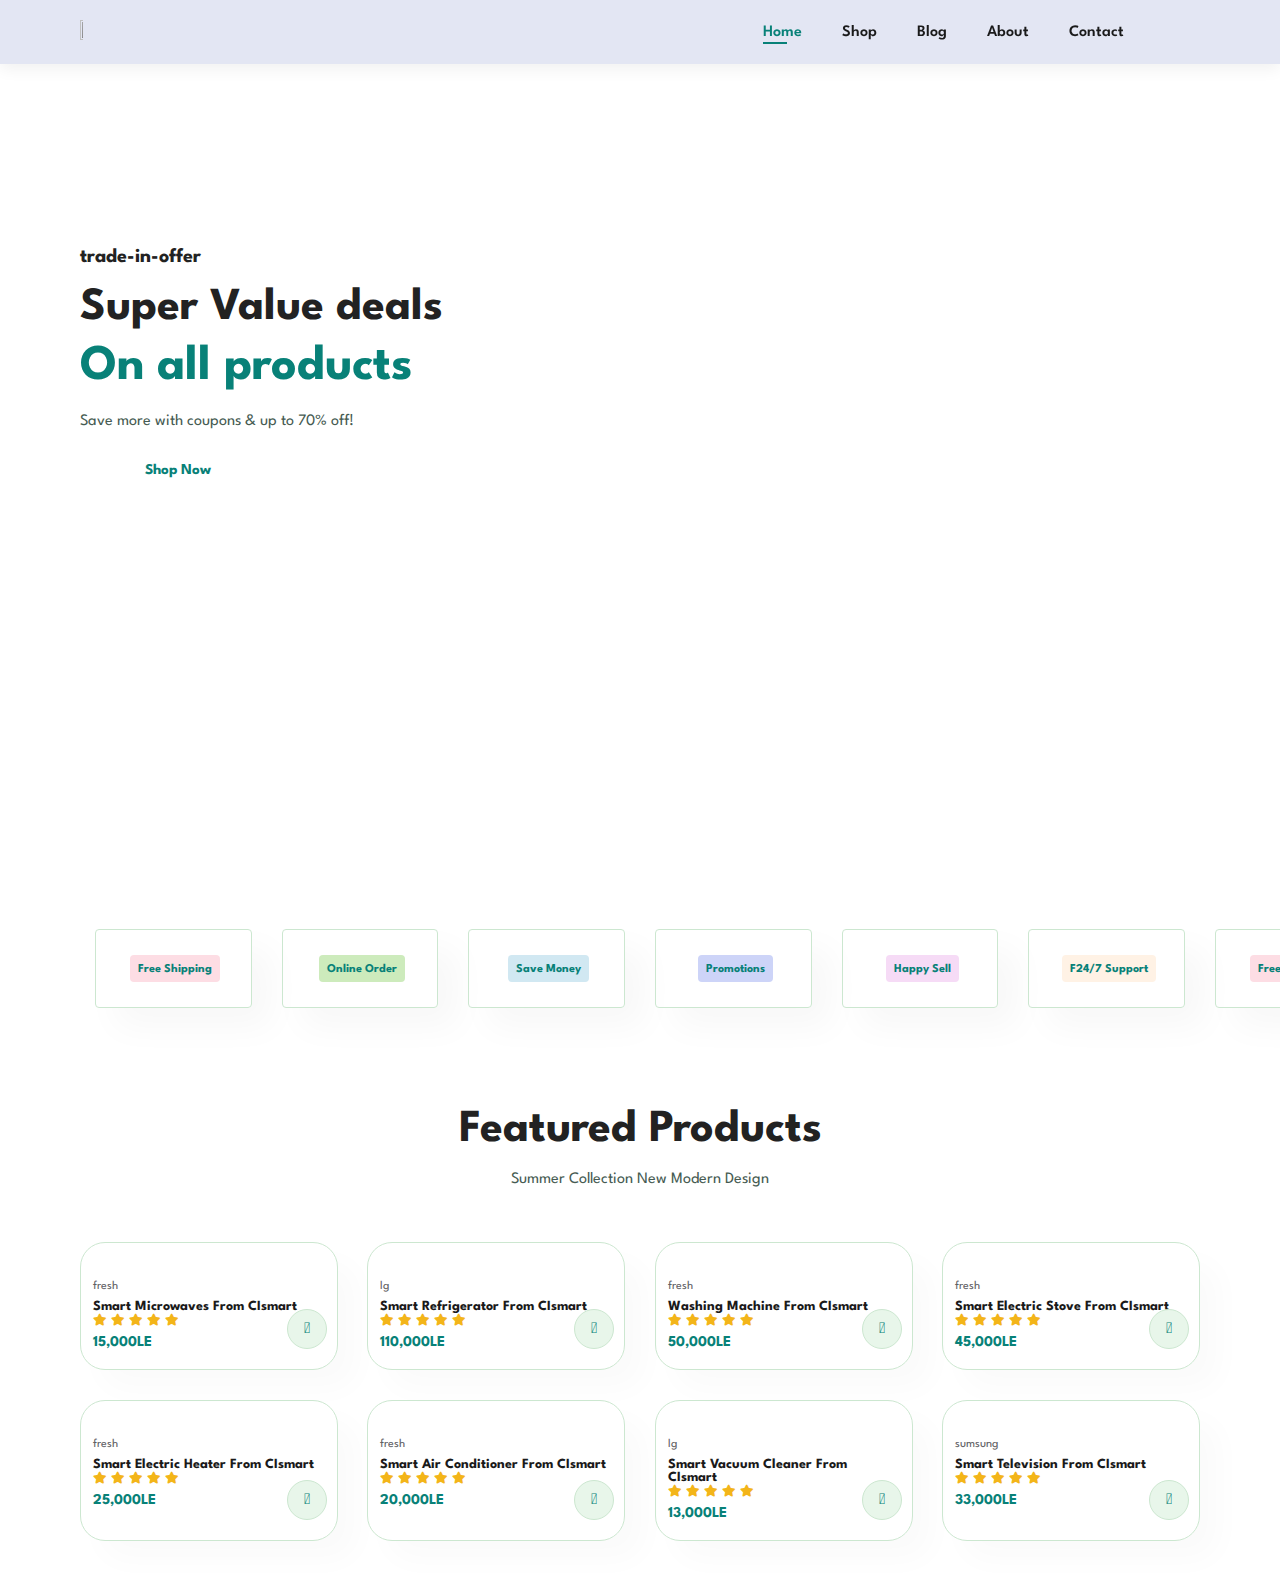
==== index.html @ e495a911 "Add files via upload" ====
<!doctype html>
<html lang="en">
<head>
    <meta charset="UTF-8">
    <meta name="viewport"
          content="width=device-width, user-scalable=no, initial-scale=1.0, maximum-scale=1.0, minimum-scale=1.0">
    <meta http-equiv="X-UA-Compatible" content="ie=edge">
    <title>CIsmart</title>
    <link rel="stylesheet"href="https://pro.fontawesome.com/releases/v5.10.0/css/all.css"/>

    <link rel="stylesheet" href="style.css">
</head>
<body>

    <section id="header">
        <a href="#"><img src="img/logo.png" class="logo" alt="" style="width: 15%;height:15%;"></a>
        <div>
            <ul id="navbar">
                <li><a class="active" href="index.html">Home</a></li>
                <li><a href="shop.html">Shop</a></li>
                <li><a href="blog.html">Blog</a></li>
                <li><a href="about.html">About</a></li>
                <li><a href="contact.html">Contact</a></li>
                <li><a href="cart.html"><i class="far fa-shopping-bag"></i></a></li>
            </ul>
        </div>
    </section>

    <section id="hero">
        <div class="content-header-wrapper">
        <h4>trade-in-offer</h4>
        <h2>Super Value deals</h2>
        <h1>On all products</h1>
        <p>Save more with coupons & up to 70% off!</p>
        <button>Shop Now</button>
    </div>
    </section>

    <section id="feature" class="section-p1">
        <div class="slider">
            <div class="slider-track">
                <!-- Original set of items -->
                <div class="fe-box f1">
                    <img src="img/f1.png" alt="">
                    <h6>Free Shipping</h6>
                </div>
                <div class="fe-box f2">
                    <img src="img/f2.png" alt="">
                    <h6>Online Order</h6>
                </div>
                <div class="fe-box f3">
                    <img src="img/f3.png" alt="">
                    <h6>Save Money</h6>
                </div>
                <div class="fe-box f4">
                    <img src="img/f4.png" alt="">
                    <h6>Promotions</h6>
                </div>
                <div class="fe-box f5">
                    <img src="img/f5.png" alt="">
                    <h6>Happy Sell</h6>
                </div>
                <div class="fe-box f6">
                    <img src="img/f6.png" alt="">
                    <h6>F24/7 Support</h6>
                </div>
                <!-- Duplicate set of items -->
                <div class="fe-box f1">
                    <img src="img/f1.png" alt="">
                    <h6>Free Shipping</h6>
                </div>
                <div class="fe-box f2">
                    <img src="img/f2.png" alt="">
                    <h6>Online Order</h6>
                </div>
                <div class="fe-box f3">
                    <img src="img/f3.png" alt="">
                    <h6>Save Money</h6>
                </div>
                <div class="fe-box f4">
                    <img src="img/f4.png" alt="">
                    <h6>Promotions</h6>
                </div>
                <div class="fe-box f5">
                    <img src="img/f5.png" alt="">
                    <h6>Happy Sell</h6>
                </div>
                <div class="fe-box f6">
                    <img src="img/f6.png" alt="">
                    <h6>F24/7 Support</h6>
                </div>
            </div>
        </div>
    </section>
    
    <section id="product1" class="section-p1">

        <h2>Featured Products</h2>
        <p>Summer Collection New Modern Design</p>
        <div class="pro-container">
            <div class="pro">
                <img src="img/p12.jpg" alt="">
                <div class="des">
                    <span>fresh</span>
                    <h5>Smart Microwaves From CIsmart</h5>
                    <div class="star">
                        <i class="fas fa-star"></i>
                        <i class="fas fa-star"></i>
                        <i class="fas fa-star"></i>
                        <i class="fas fa-star"></i>
                        <i class="fas fa-star"></i>
                    </div>
                    <h4>15,000LE</h4>
                </div>
                <a href="#"><i class="fal fa-shopping-cart cart"></i></a>
            </div>
            <div class="pro">
                <img src="img/p5.jpg" alt="">
                <div class="des">
                    <span>lg</span>
                    <h5>Smart Refrigerator From CIsmart</h5>
                    <div class="star">
                        <i class="fas fa-star"></i>
                        <i class="fas fa-star"></i>
                        <i class="fas fa-star"></i>
                        <i class="fas fa-star"></i>
                        <i class="fas fa-star"></i>
                    </div>
                    <h4>110,000LE</h4>
                </div>
                <a href="#"><i class="fal fa-shopping-cart cart"></i></a>
            </div>
            <div class="pro">
                <img src="img/p6.jpg" alt="">
                <div class="des">
                    <span>fresh</span>
                    <h5>Washing Machine From CIsmart</h5>
                    <div class="star">
                        <i class="fas fa-star"></i>
                        <i class="fas fa-star"></i>
                        <i class="fas fa-star"></i>
                        <i class="fas fa-star"></i>
                        <i class="fas fa-star"></i>
                    </div>
                    <h4>50,000LE</h4>
                </div>
                <a href="#"><i class="fal fa-shopping-cart cart"></i></a>
            </div>
            <div class="pro">
                <img src="img/p7.jpg" alt="">
                <div class="des">
                    <span>fresh</span>
                    <h5>Smart Electric Stove From CIsmart</h5>
                    <div class="star">
                        <i class="fas fa-star"></i>
                        <i class="fas fa-star"></i>
                        <i class="fas fa-star"></i>
                        <i class="fas fa-star"></i>
                        <i class="fas fa-star"></i>
                    </div>
                    <h4>45,000LE</h4>
                </div>
                <a href="#"><i class="fal fa-shopping-cart cart"></i></a>
            </div>
            <div class="pro">
                <img src="img/p8.jpg" alt="">
                <div class="des">
                    <span>fresh</span>
                    <h5>Smart Electric Heater From CIsmart</h5>
                    <div class="star">
                        <i class="fas fa-star"></i>
                        <i class="fas fa-star"></i>
                        <i class="fas fa-star"></i>
                        <i class="fas fa-star"></i>
                        <i class="fas fa-star"></i>
                    </div>
                    <h4>25,000LE</h4>
                </div>
                <a href="#"><i class="fal fa-shopping-cart cart"></i></a>
            </div>
            <div class="pro">
                <img src="img/p9.jpg" alt="">
                <div class="des">
                    <span>fresh</span>
                    <h5>Smart Air Conditioner From CIsmart</h5>
                    <div class="star">
                        <i class="fas fa-star"></i>
                        <i class="fas fa-star"></i>
                        <i class="fas fa-star"></i>
                        <i class="fas fa-star"></i>
                        <i class="fas fa-star"></i>
                    </div>
                    <h4>20,000LE</h4>
                </div>
                <a href="#"><i class="fal fa-shopping-cart cart"></i></a>
            </div>
            <div class="pro">
                <img src="img/p10.jpg" alt="">
                <div class="des">
                    <span>lg</span>
                    <h5>Smart Vacuum Cleaner From CIsmart</h5>
                    <div class="star">
                        <i class="fas fa-star"></i>
                        <i class="fas fa-star"></i>
                        <i class="fas fa-star"></i>
                        <i class="fas fa-star"></i>
                        <i class="fas fa-star"></i>
                    </div>
                    <h4>13,000LE</h4>
                </div>
                <a href="#"><i class="fal fa-shopping-cart cart"></i></a>
            </div>
            <div class="pro">
                <img src="img/p11.jpg" alt="">
                <div class="des">
                    <span>sumsung</span>
                    <h5>Smart Television From CIsmart</h5>
                    <div class="star">
                        <i class="fas fa-star"></i>
                        <i class="fas fa-star"></i>
                        <i class="fas fa-star"></i>
                        <i class="fas fa-star"></i>
                        <i class="fas fa-star"></i>
                    </div>
                    <h4>33,000LE</h4>
                </div>
                <a href="#"><i class="fal fa-shopping-cart cart"></i></a>
            </div>
        </div>


    </section>
    
<script src="script.js"></script>
</body>
</html>
---- style.css ----
@import url('https://fonts.googleapis.com/css2?family=Spartan:wght@100;200;300;400;500;600;700;800;900&display=swap');
*{
margin:0px;
padding:0px;
box-sizing: border-box;
font-family:'Spartan',sans-serif;
}
h1 {
font-size: 50px;
line-height: 64px;
color: #222;
}
h2{
font-size: 46px;
line-height: 54px;
color: #222;
}
h6{
    font-weight: 700;
    font-size: 12px;
}

h4 {
font-size: 20px;
color:  #222;
}

p{
font-size: 16px;
color: #465b52;
margin: 15px 0 20px 0;
}
.section-p1 {
padding: 40px 80px;
}

.section-m1{
margin: 40px 0;
}
body {
width:100%;
}



/* Header Start */
#header{
display: flex;
align-items: center;
justify-content: space-between;
padding: 20px 80px;
background: #E3E6F3;
box-shadow: 0 5px 15px rgba(0,0,0,0.06);
z-index: 999;
position: sticky;
top: 0;
left: 0;

}
#navbar{
display: flex;
align-items: center;
justify-content: center;
}
#navbar li{
list-style: none;
padding: 0 20px;
position: relative;
}

#navbar li a {
text-decoration: none;
font-size: 16px;
font-weight: 600;
color: #1a1a1a;
transition: 0.3s ease;
}

#navbar li a:hover,
#navbar li a.active{
    color: #088178;
}
#navbar li a.active::after,
#navbar li a:hover::after{
content: "";
width: 30%;
height: 2px;
background: #088178;
position: absolute;
bottom: -4px;
left: 20px;
}


/* Home Page */
#hero {
    height: 90vh;
    width: 100%;
    background-image: url("img/hero.png"); 
    background-size: 100% 100%;
    background-repeat: no-repeat;
    background-position: top 25% right 0;
    padding: 0 80px;
    display: flex;
    flex-direction: column;
    align-items: flex-start;
    justify-content: center;

}

.content-header-wrapper {
    position: relative;
    top: -100px; 
}


#hero h4 {
    padding-bottom: 15px;
}
#hero h1 {
    color: #088178;
}
#hero button{
    background-image: url("img/button.png");
    background-color: transparent;
    color: #088178;
    border: 0;
    padding: 14px 80px 14px 65px;
    background-repeat: no-repeat;
    cursor: pointer;
    font-weight: 700;
    font-size: 15px;
}

#feature {
    position: relative;
    overflow: hidden;
    width: 100%;
}

.slider {
    display: flex;
    align-items: center;
    width: 100%;
}

.slider-track {
    display: flex;
    width: calc(100% * 2); /* Double the width of the visible area */
    animation: slide 30s linear infinite;
}

.fe-box {
    width: 180px; /* Original width */
    text-align: center;
    padding: 25px 15px;
    box-shadow: 20px 20px 34px rgba(0,0,0,0.03);
    border: 1px solid #cce7d0;
    border-radius: 4px;
    margin: 15px; /* Spacing between items */
}

.fe-box:hover {
    box-shadow: 10px 10px 54px rgba(70,62,221,0.1);
}

.fe-box img {
    width: 100%;
    margin-bottom: 10px;
}

.fe-box h6 {
    display: inline-block;
    padding: 9px 8px 6px 8px;
    line-height: 1;
    border-radius: 4px;
    color: #088178;
    background-color: #fddde4; /* Default color */
}

/* Specific colors for each item */
.fe-box.f1 h6 { background-color: #fddde4; } /* Original color */
.fe-box.f2 h6 { background-color: #cdebbc; }
.fe-box.f3 h6 { background-color: #d1e8f2; }
.fe-box.f4 h6 { background-color: #cdd4f8; }
.fe-box.f5 h6 { background-color: #f6dbf6; }
.fe-box.f6 h6 { background-color: #fff2e5; }

@keyframes slide {
    0% {
        transform: translateX(0);
    }
    100% {
        transform: translateX(-50%);
    }
}






#product1{
    text-align: center;
}
#product1 .pro-container{
    display: flex;
    justify-content: space-between;
    padding-top: 20px;
    flex-wrap: wrap;

}

#product1 .pro{
    width: 23%;
    min-width: 250px;
    padding: 10px 12px;
    border: 1px solid #cce7d0;
    border-radius: 25px;
    cursor: pointer;
    box-shadow: 20px 20px 30px rgba(0,0,0,0.02);
    margin: 15px 0;
    transition: 0.2s ease;
    position: relative;
}
#product1 .pro:hover{
    box-shadow: 20px 20px 30px rgba(0,0,0,0.06);

}

#product1 .pro img{
    width: 100%;
    border-radius: 20px;
}

#product1 .pro .des{
    text-align: start;
    padding: 10px 0;

}
#product1 .pro .des span{
    color: #606063;
    font-size: 12px;
}
#product1 .pro .des h5{
    padding-top: 7px;
    color: #1a1a1a;
    font-size: 14px;
}
#product1 .pro .des i{
    font-size: 12px;
    color: rgb(243, 181, 25);
}
#product1 .pro .des h4{
    padding-top: 7px;
    font-size: 15px;
    font-weight: 700;
    color: #088178;
}
#product1 .pro .cart{
    width: 40px;
    height: 40px;
    line-height: 40px;
    border-radius: 50px;
    background-color: #e8f6ea;
    font-weight: 500;
    color: #088178;
    border: 1px solid #cce7d0;
    position: absolute;
    bottom: 20px;
    right: 10px;


}
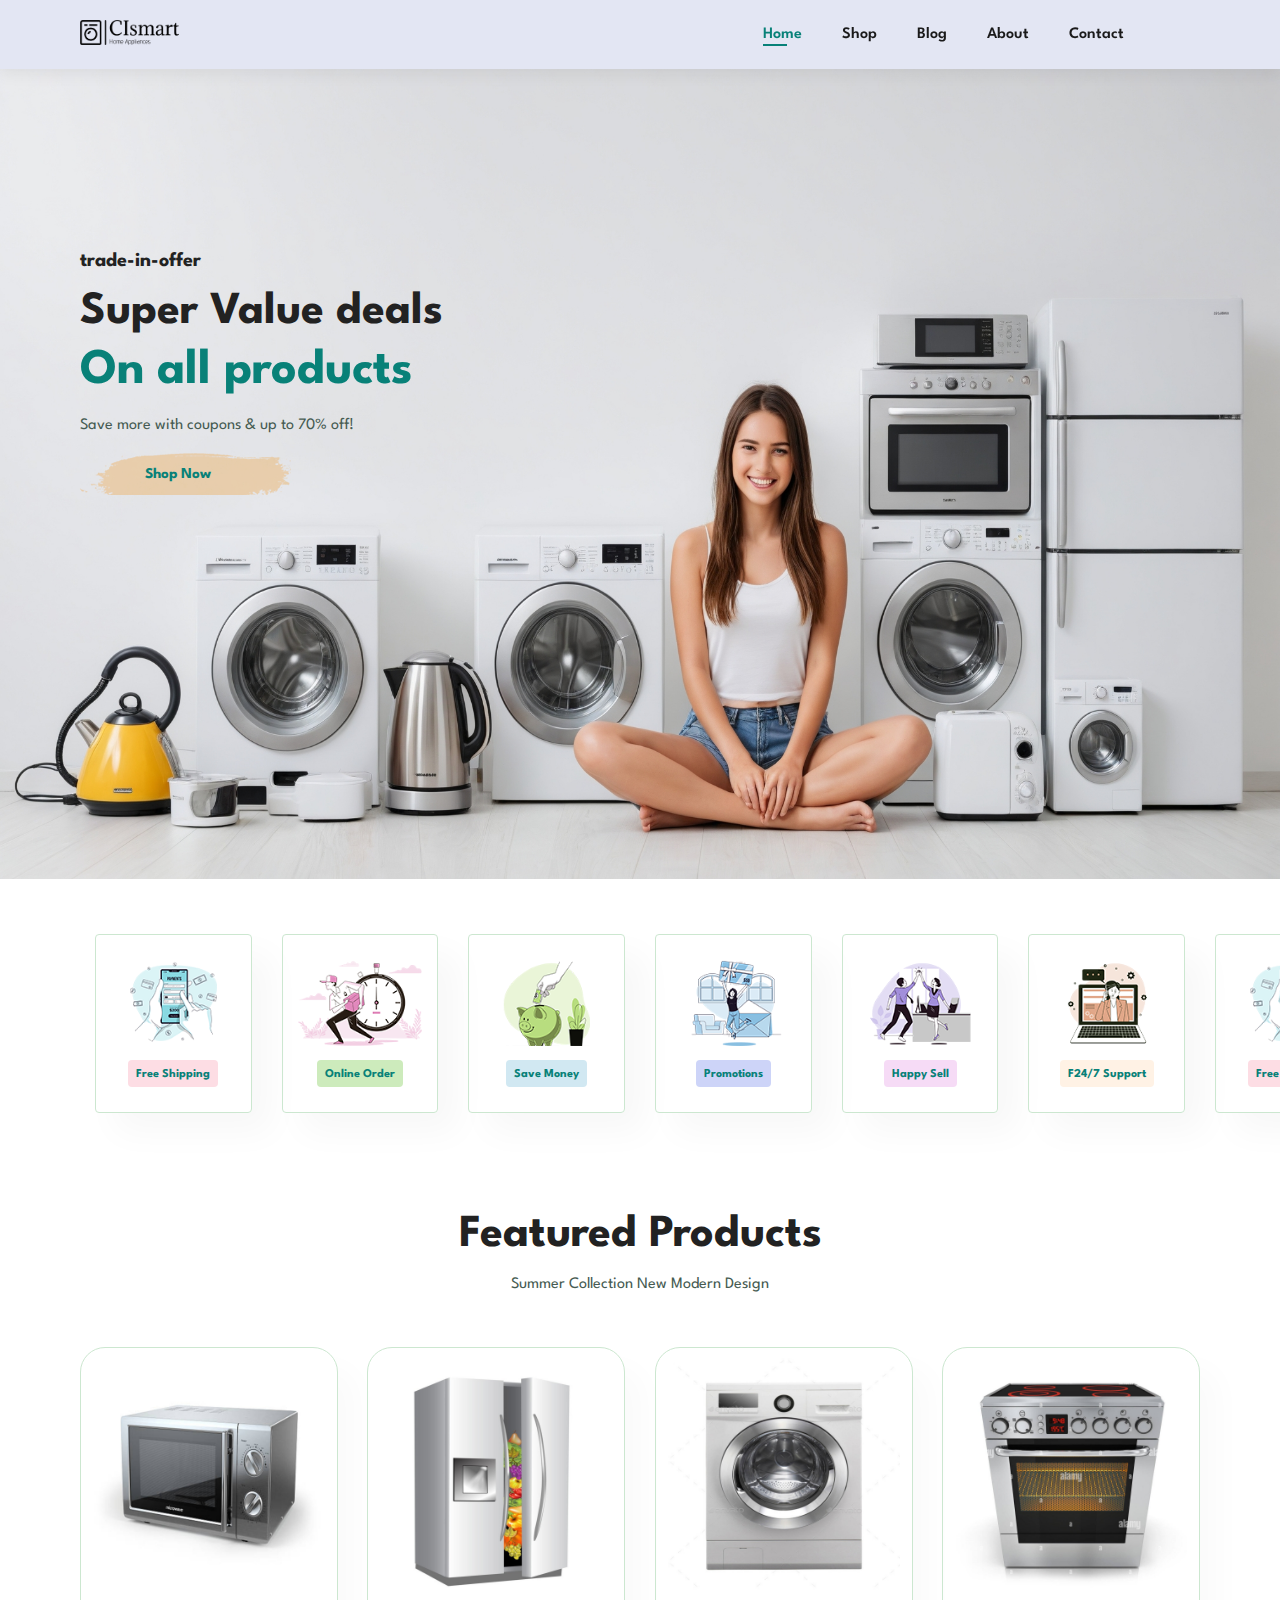
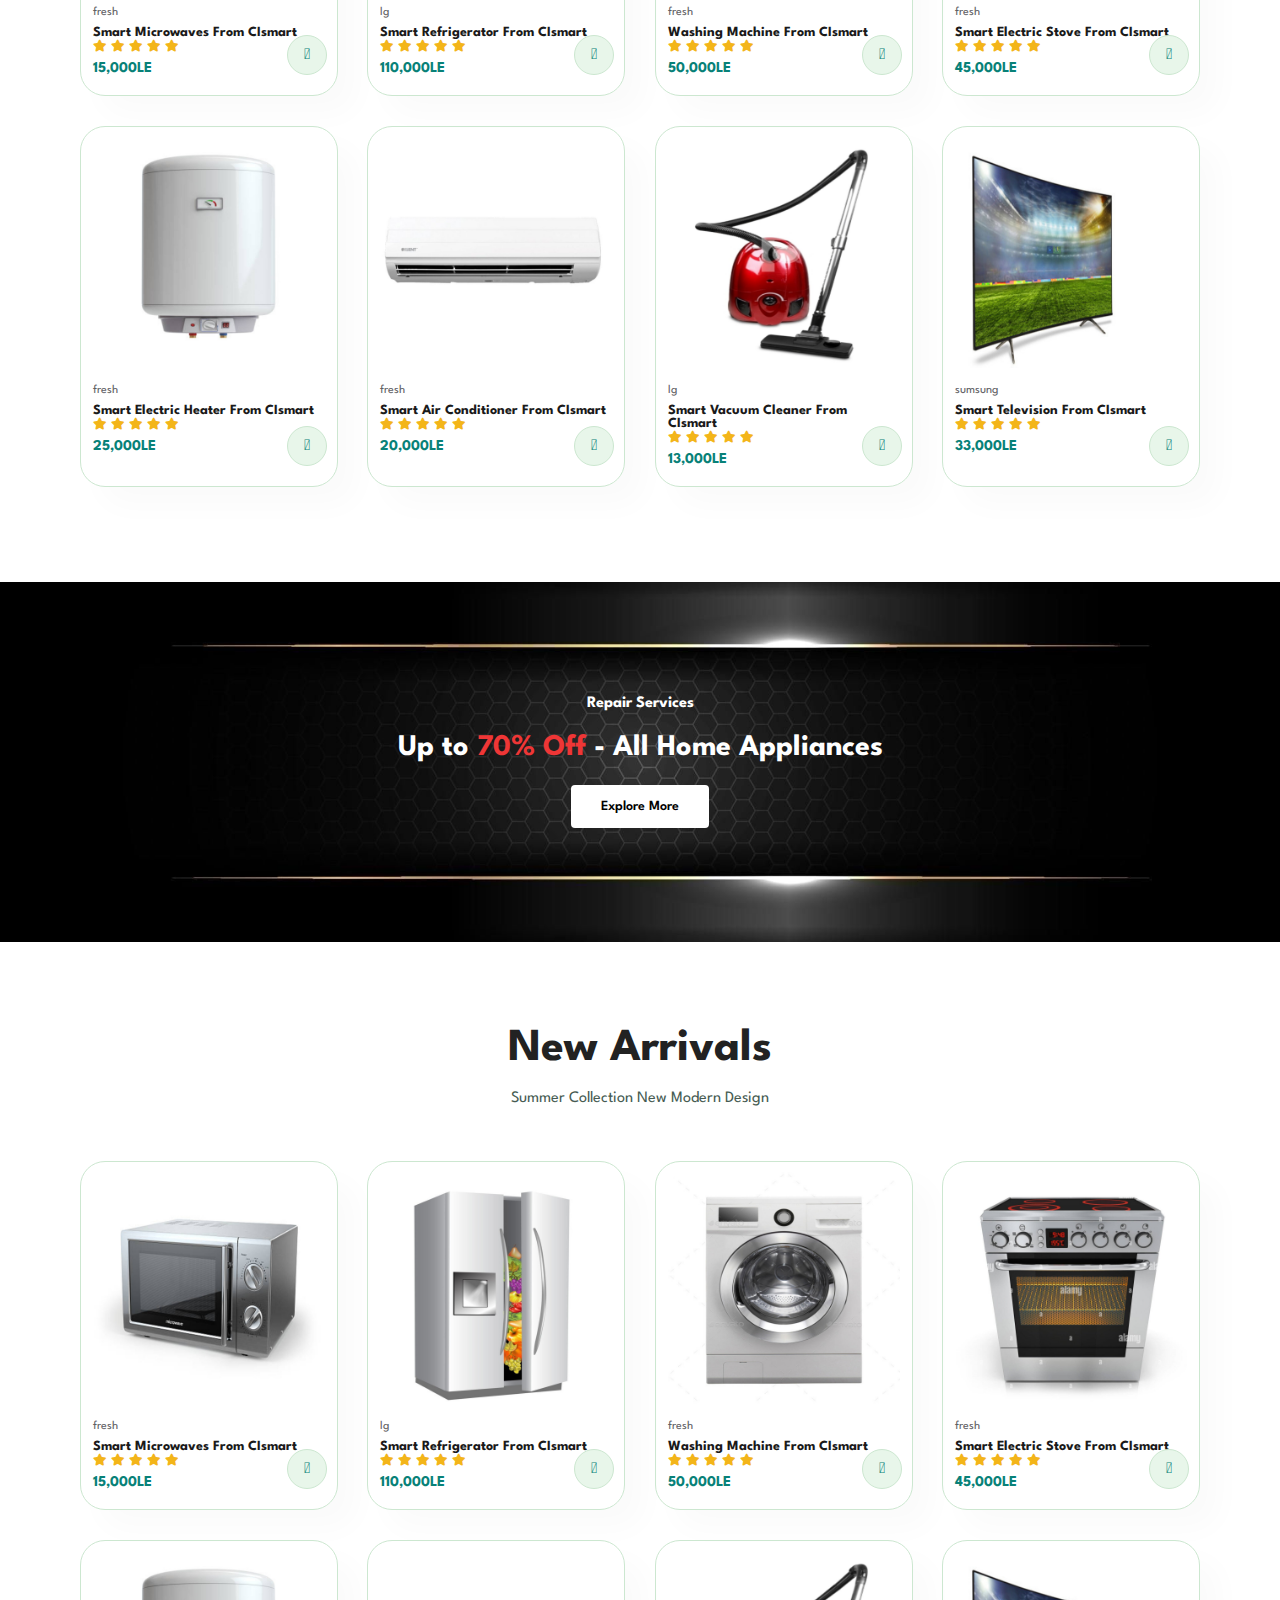
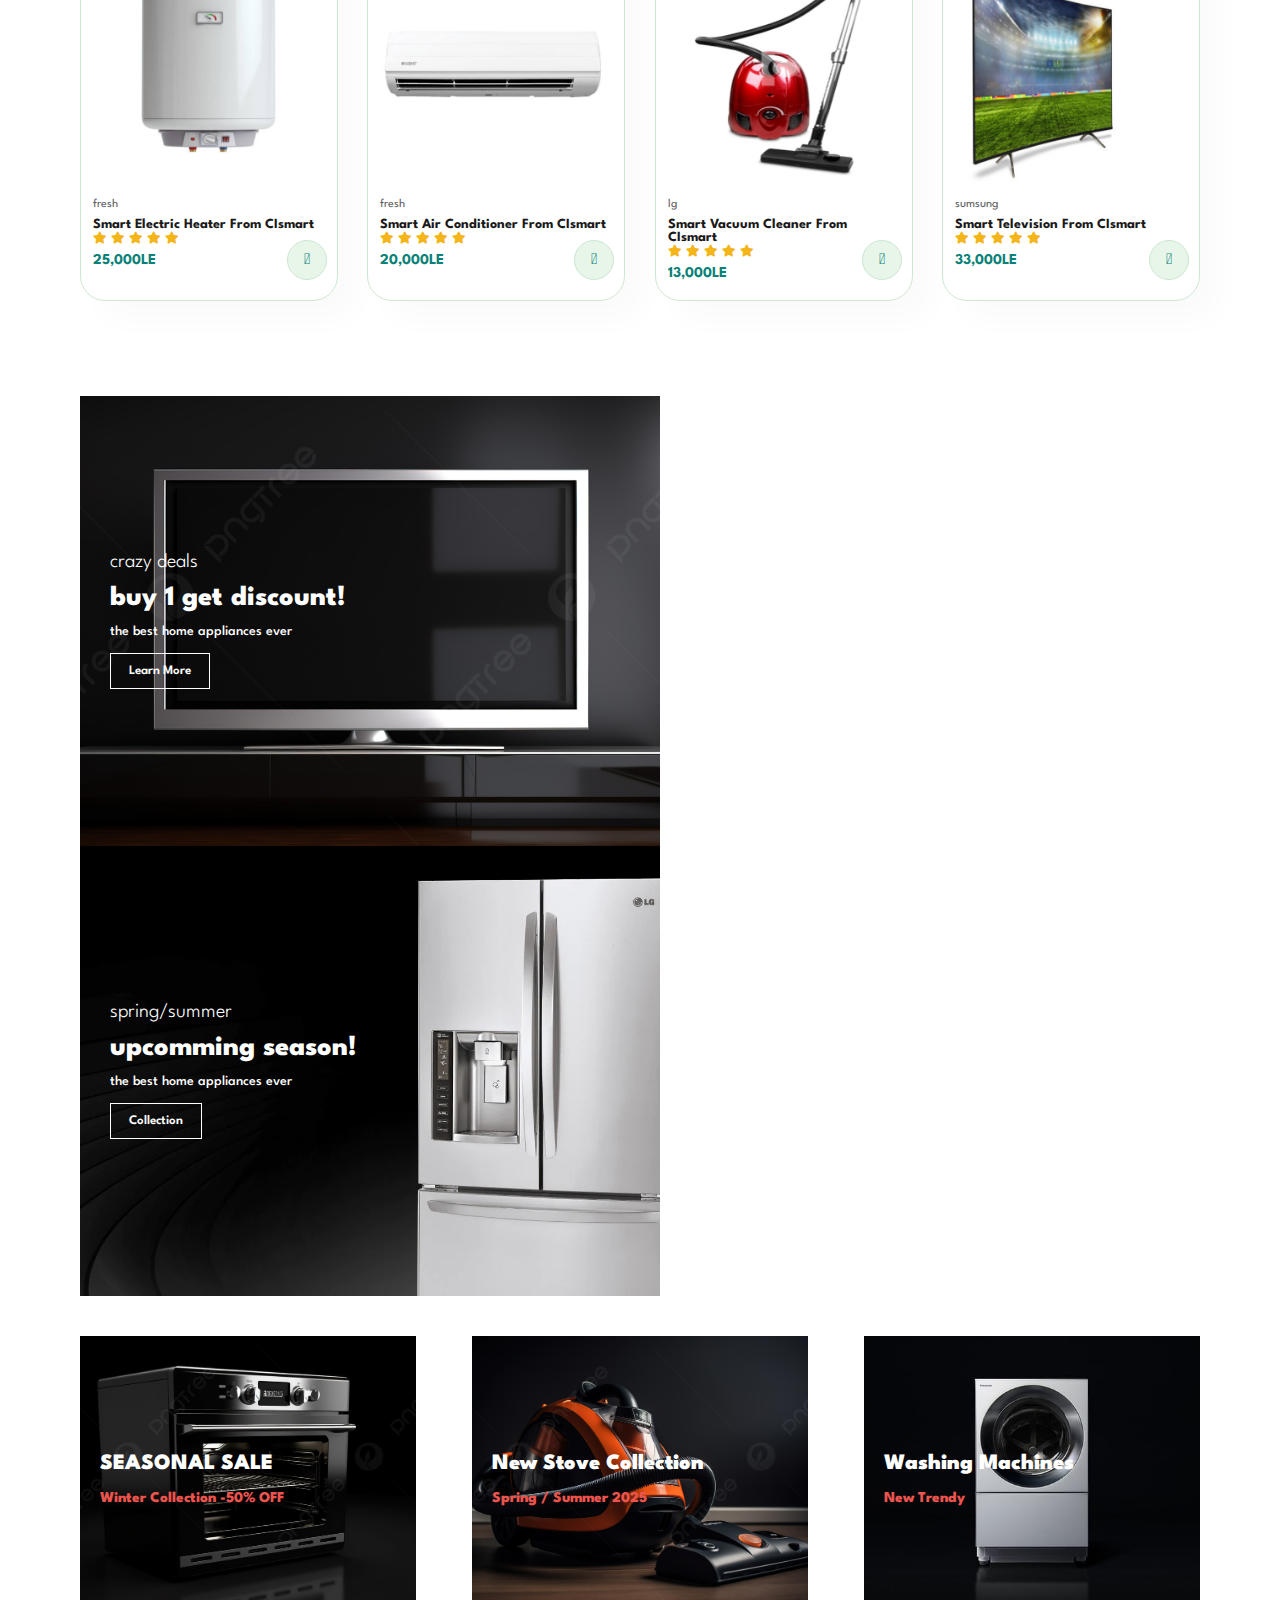
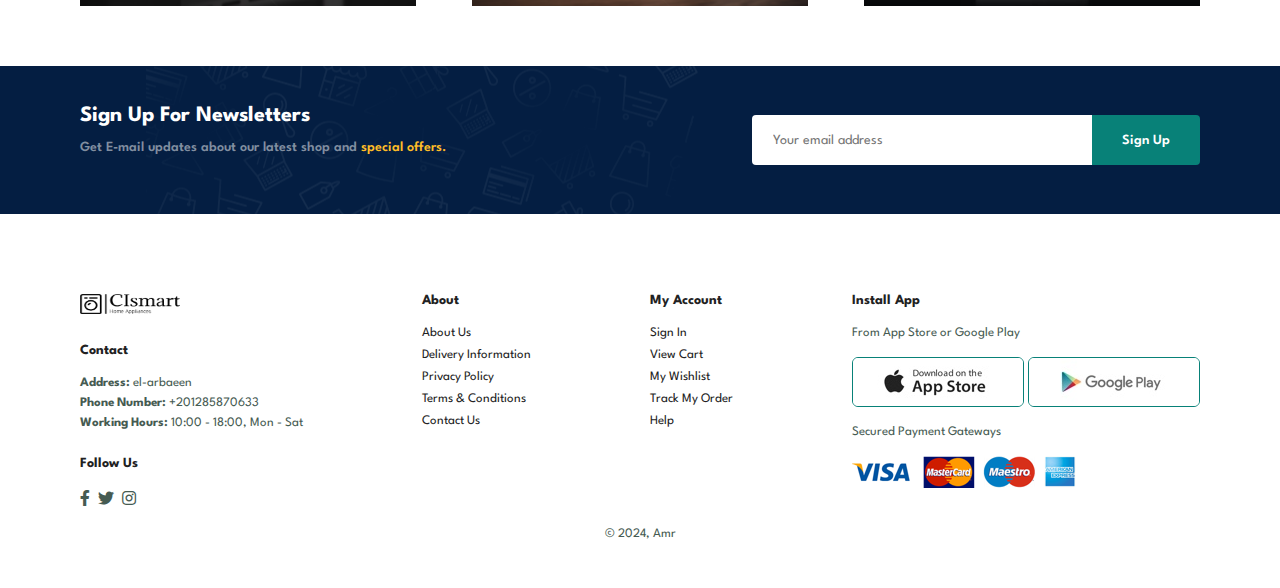
==== commit b24af040: "Add files via upload" ====
--- a/index.html
+++ b/index.html
@@ -230,6 +230,241 @@
 
 
     </section>
+
+    <section id="banner" class="section-m1">
+        <h4>Repair Services</h4>
+        <h2>Up to <span>70% Off</span> - All Home Appliances</h2>
+        <button class="normal">Explore More</button>
+    </section>
+
+    <section id="product1" class="section-p1">
+
+        <h2>New Arrivals</h2>
+        <p>Summer Collection New Modern Design</p>
+        <div class="pro-container">
+            <div class="pro">
+                <img src="img/p12.jpg" alt="">
+                <div class="des">
+                    <span>fresh</span>
+                    <h5>Smart Microwaves From CIsmart</h5>
+                    <div class="star">
+                        <i class="fas fa-star"></i>
+                        <i class="fas fa-star"></i>
+                        <i class="fas fa-star"></i>
+                        <i class="fas fa-star"></i>
+                        <i class="fas fa-star"></i>
+                    </div>
+                    <h4>15,000LE</h4>
+                </div>
+                <a href="#"><i class="fal fa-shopping-cart cart"></i></a>
+            </div>
+            <div class="pro">
+                <img src="img/p5.jpg" alt="">
+                <div class="des">
+                    <span>lg</span>
+                    <h5>Smart Refrigerator From CIsmart</h5>
+                    <div class="star">
+                        <i class="fas fa-star"></i>
+                        <i class="fas fa-star"></i>
+                        <i class="fas fa-star"></i>
+                        <i class="fas fa-star"></i>
+                        <i class="fas fa-star"></i>
+                    </div>
+                    <h4>110,000LE</h4>
+                </div>
+                <a href="#"><i class="fal fa-shopping-cart cart"></i></a>
+            </div>
+            <div class="pro">
+                <img src="img/p6.jpg" alt="">
+                <div class="des">
+                    <span>fresh</span>
+                    <h5>Washing Machine From CIsmart</h5>
+                    <div class="star">
+                        <i class="fas fa-star"></i>
+                        <i class="fas fa-star"></i>
+                        <i class="fas fa-star"></i>
+                        <i class="fas fa-star"></i>
+                        <i class="fas fa-star"></i>
+                    </div>
+                    <h4>50,000LE</h4>
+                </div>
+                <a href="#"><i class="fal fa-shopping-cart cart"></i></a>
+            </div>
+            <div class="pro">
+                <img src="img/p7.jpg" alt="">
+                <div class="des">
+                    <span>fresh</span>
+                    <h5>Smart Electric Stove From CIsmart</h5>
+                    <div class="star">
+                        <i class="fas fa-star"></i>
+                        <i class="fas fa-star"></i>
+                        <i class="fas fa-star"></i>
+                        <i class="fas fa-star"></i>
+                        <i class="fas fa-star"></i>
+                    </div>
+                    <h4>45,000LE</h4>
+                </div>
+                <a href="#"><i class="fal fa-shopping-cart cart"></i></a>
+            </div>
+            <div class="pro">
+                <img src="img/p8.jpg" alt="">
+                <div class="des">
+                    <span>fresh</span>
+                    <h5>Smart Electric Heater From CIsmart</h5>
+                    <div class="star">
+                        <i class="fas fa-star"></i>
+                        <i class="fas fa-star"></i>
+                        <i class="fas fa-star"></i>
+                        <i class="fas fa-star"></i>
+                        <i class="fas fa-star"></i>
+                    </div>
+                    <h4>25,000LE</h4>
+                </div>
+                <a href="#"><i class="fal fa-shopping-cart cart"></i></a>
+            </div>
+            <div class="pro">
+                <img src="img/p9.jpg" alt="">
+                <div class="des">
+                    <span>fresh</span>
+                    <h5>Smart Air Conditioner From CIsmart</h5>
+                    <div class="star">
+                        <i class="fas fa-star"></i>
+                        <i class="fas fa-star"></i>
+                        <i class="fas fa-star"></i>
+                        <i class="fas fa-star"></i>
+                        <i class="fas fa-star"></i>
+                    </div>
+                    <h4>20,000LE</h4>
+                </div>
+                <a href="#"><i class="fal fa-shopping-cart cart"></i></a>
+            </div>
+            <div class="pro">
+                <img src="img/p10.jpg" alt="">
+                <div class="des">
+                    <span>lg</span>
+                    <h5>Smart Vacuum Cleaner From CIsmart</h5>
+                    <div class="star">
+                        <i class="fas fa-star"></i>
+                        <i class="fas fa-star"></i>
+                        <i class="fas fa-star"></i>
+                        <i class="fas fa-star"></i>
+                        <i class="fas fa-star"></i>
+                    </div>
+                    <h4>13,000LE</h4>
+                </div>
+                <a href="#"><i class="fal fa-shopping-cart cart"></i></a>
+            </div>
+            <div class="pro">
+                <img src="img/p11.jpg" alt="">
+                <div class="des">
+                    <span>sumsung</span>
+                    <h5>Smart Television From CIsmart</h5>
+                    <div class="star">
+                        <i class="fas fa-star"></i>
+                        <i class="fas fa-star"></i>
+                        <i class="fas fa-star"></i>
+                        <i class="fas fa-star"></i>
+                        <i class="fas fa-star"></i>
+                    </div>
+                    <h4>33,000LE</h4>
+                </div>
+                <a href="#"><i class="fal fa-shopping-cart cart"></i></a>
+            </div>
+        </div>
+
+
+    </section>
+
+    <section id="sm-banner" class="section-p1">
+        <div class="banner-box">
+            <h4>crazy deals</h4>
+            <h2>buy 1 get discount!</h2>
+            <span>the best home appliances ever</span>
+            <button class="white">Learn More</button>
+        </div>
+        <div class="banner-box banner-box2">
+            <h4>spring/summer</h4>
+            <h2>upcomming season!</h2>
+            <span>the best home appliances ever</span>
+            <button class="white">Collection</button>
+        </div>
+    </section>
+
+    <section id="banner3">
+        <div class="banner-box">
+            <h2>SEASONAL SALE</h2>
+            <h3>Winter Collection -50% OFF</h3>
+        </div>
+        <div class="banner-box banner-box2">
+            <h2>New Stove Collection</h2>
+            <h3>Spring / Summer 2025</h3>
+        </div>
+        <div class="banner-box banner-box3">
+            <h2>Washing Machines</h2>
+            <h3>New Trendy</h3>
+        </div>
+    </section>
+
+    <section id="newsletter" class="section-p1 section-m1">
+        <div class="newstext">
+            <h4>Sign Up For Newsletters</h4>
+            <p>Get E-mail updates about our latest shop and <span>special offers.</span></p>
+        </div>
+        <div class="form">
+            <input type="text" placeholder="Your email address">
+            <button class="normal">Sign Up</button>
+        </div>
+    </section>
+
+    <footer class="section-p1">
+        <div class="col">
+            <img class="logo" src="img/logo.png" alt="" style="width:100px;height:20px;">
+            <h4>Contact</h4>
+            <p><strong>Address:</strong> el-arbaeen</p>
+            <p><strong>Phone Number:</strong> +201285870633</p>
+            <p><strong>Working Hours:</strong> 10:00 - 18:00, Mon - Sat</p>
+            <div class="follow">
+                <h4>Follow Us</h4>
+                <div class="icon">
+                    <i class="fab fa-facebook-f"></i>
+                    <i class="fab fa-twitter"></i>
+                    <i class="fab fa-instagram"></i>
+                </div>
+            </div>
+        </div>
+
+        <div class="col">
+            <h4>About</h4>
+            <a href="#">About Us</a>
+            <a href="#">Delivery Information</a>
+            <a href="#">Privacy Policy</a>
+            <a href="#">Terms & Conditions</a>
+            <a href="#">Contact Us</a>
+        </div>
+        <div class="col">
+            <h4>My Account</h4>
+            <a href="#">Sign In</a>
+            <a href="#">View Cart</a>
+            <a href="#">My Wishlist</a>
+            <a href="#">Track My Order</a>
+            <a href="#">Help</a>
+        </div>
+
+
+        <div class="col install">
+            <h4>Install App</h4>
+            <p>From App Store or Google Play</p>
+            <div class="row">
+                <img src="img/app.jpg" alt="">
+                <img src="img/play.jpg" alt="">
+            </div>
+            <p>Secured Payment Gateways</p>
+            <img src="img/pay.png" alt="">
+        </div>
+        <div class="copyright">
+            <p>© 2024, Amr</p>
+        </div>
+    </footer>
     
 <script src="script.js"></script>
 </body>
--- a/style.css
+++ b/style.css
@@ -37,6 +37,31 @@
 .section-m1{
 margin: 40px 0;
 }
+
+button.normal{
+    font-size: 14px;
+    font-weight: 600;
+    padding: 15px 30px;
+    color: #000;
+    background-color: #fff;
+    border-radius: 4px;
+    cursor: pointer;
+    border: none;
+    outline: none;
+    transition: 0.2s;
+}
+button.white{
+    font-size: 13px;
+    font-weight: 600;
+    padding: 11px 18px;
+    color: #fff;
+    background-color: transparent;
+    cursor: pointer;
+    border: 1px solid #fff;
+    outline: none;
+    transition: 0.2s;
+}
+
 body {
 width:100%;
 }
@@ -275,10 +300,233 @@
 
 
 
-
-
-
-
-
-
-
+#banner{
+    display: flex;
+    justify-content: center;
+    flex-direction: column;
+    align-items: center;
+    text-align: center;
+    background-image: url("img/b1.jpg");
+    height: 40vh;
+    width: 100%;
+    background-size: cover;
+    background-position: center;
+}
+
+#banner h4{
+    color: #fff;
+    font-size: 16px;
+
+}
+#banner h2{
+    color: #fff;
+    font-size: 30px;
+    padding: 10px 0;
+    
+}
+#banner h2 span{
+    color: #ef3636;    
+}
+
+
+#banner button:hover{
+    background: #088178;
+    color: #fff;
+}
+#sm-banner{
+    display: flex;
+    justify-content: space-between;
+    flex-wrap: wrap;
+}
+#sm-banner .banner-box{
+    display: flex;
+    justify-content: center;
+    flex-direction: column;
+    align-items: flex-start;
+    background-image: url("img/sm1.jpg");
+    height: 50vh;
+    min-width: 580px;
+    background-size: cover;
+    background-position: center;
+    padding: 30px;
+}
+#sm-banner .banner-box2{
+    background-image: url("img/sm2.jpg");
+}
+
+#sm-banner h4{
+    color: #fff;
+    font-size: 20px;
+    font-weight: 300;
+}
+#sm-banner h2{
+    color: #fff;
+    font-size: 28px;
+    font-weight: 800;
+}
+
+#sm-banner span{
+    color: #fff;
+    font-size: 14px;
+    font-weight: 500;
+    padding-bottom: 15px;
+}
+#sm-banner .banner-box:hover button{
+    background: #088178;
+    border: 1px solid #088178;
+}
+#banner3{
+    display: flex;
+    justify-content: space-between;
+    flex-wrap: wrap;
+    padding: 0 80px;
+}
+
+#banner3 .banner-box{
+    display: flex;
+    justify-content: center;
+    flex-direction: column;
+    align-items: flex-start;
+    background-image: url("img/tb1.jpg");
+    height: 30vh;
+    min-width: 30%;
+    background-size: cover;
+    background-position: center;
+    padding: 20px;
+    margin-bottom: 20px;
+}
+#banner3 .banner-box2{
+    background-image: url("img/tb3.jpg");
+}
+#banner3 .banner-box3{
+    background-image: url("img/tb2.jpg");
+}
+
+#banner3 h2{
+    color: #fff;
+    font-weight: 900;
+    font-size: 22px;
+}
+#banner3 h3{
+    color: #ec544e;
+    font-weight: 800;
+    font-size: 15px;
+}
+
+
+#newsletter{
+    display: flex;
+    justify-content: space-between;
+    flex-wrap: wrap;
+    align-items: center;
+    background-image: url("img/newslbanner.png");
+    background-repeat: no-repeat;
+    background-position: 20% 30%;
+    background-color: #041e42;
+}
+
+#newsletter h4{
+    font-size: 22px;
+    font-weight: 700;
+    color: #fff;
+}
+
+#newsletter p{
+    font-size: 14px;
+    font-weight: 600;
+    color: #818ea0;
+}
+#newsletter p span{
+    color: #ffbd27;
+}
+#newsletter .form{
+    display: flex;
+    width: 40%;
+
+}
+
+#newsletter input{
+    height: 3.125rem;
+    padding: 0 1.25rem;
+    font-size: 14px;
+    width: 100%;
+    border: 1px solid transparent;
+    border-radius: 4px;
+    outline: none;
+    border-top-right-radius: 0;
+    border-bottom-right-radius: 0;
+
+}
+
+#newsletter button{
+    background-color: #088178;
+    color: #fff;
+    white-space: nowrap;
+    border-top-left-radius: 0;
+    border-bottom-left-radius: 0;
+}
+
+
+footer {
+    display: flex;
+    flex-wrap: wrap;
+    justify-content: space-between;
+}
+
+footer .col{
+    display: flex;
+    flex-direction: column;
+    align-items: flex-start;
+    margin-bottom: 20px;
+
+}
+
+footer .logo{
+    margin-bottom: 30px;
+}
+
+footer h4{
+    font-size: 14px;
+    padding-bottom: 20px;
+}
+footer p{
+    font-size: 13px;
+    margin: 0 0 8px 0;
+}
+footer a{
+    font-size: 13px;
+    text-decoration: none;
+    color: #222;
+    margin-bottom: 10px;
+}
+
+footer .follow{
+    margin-top: 20px;
+}
+footer .follow i{
+    color: #465b52;
+    padding-right: 4px;
+    cursor: pointer;
+}
+
+
+footer .install .row img{
+    border: 1px solid #088178;
+    border-radius: 6px;
+}
+
+footer .install img{
+    margin: 10px 0 15px 0;    
+}
+
+footer .follow i:hover,
+footer a:hover {
+    color: #088178
+}
+
+footer .copyright{
+    width: 100%;
+    text-align: center;
+}
+
+
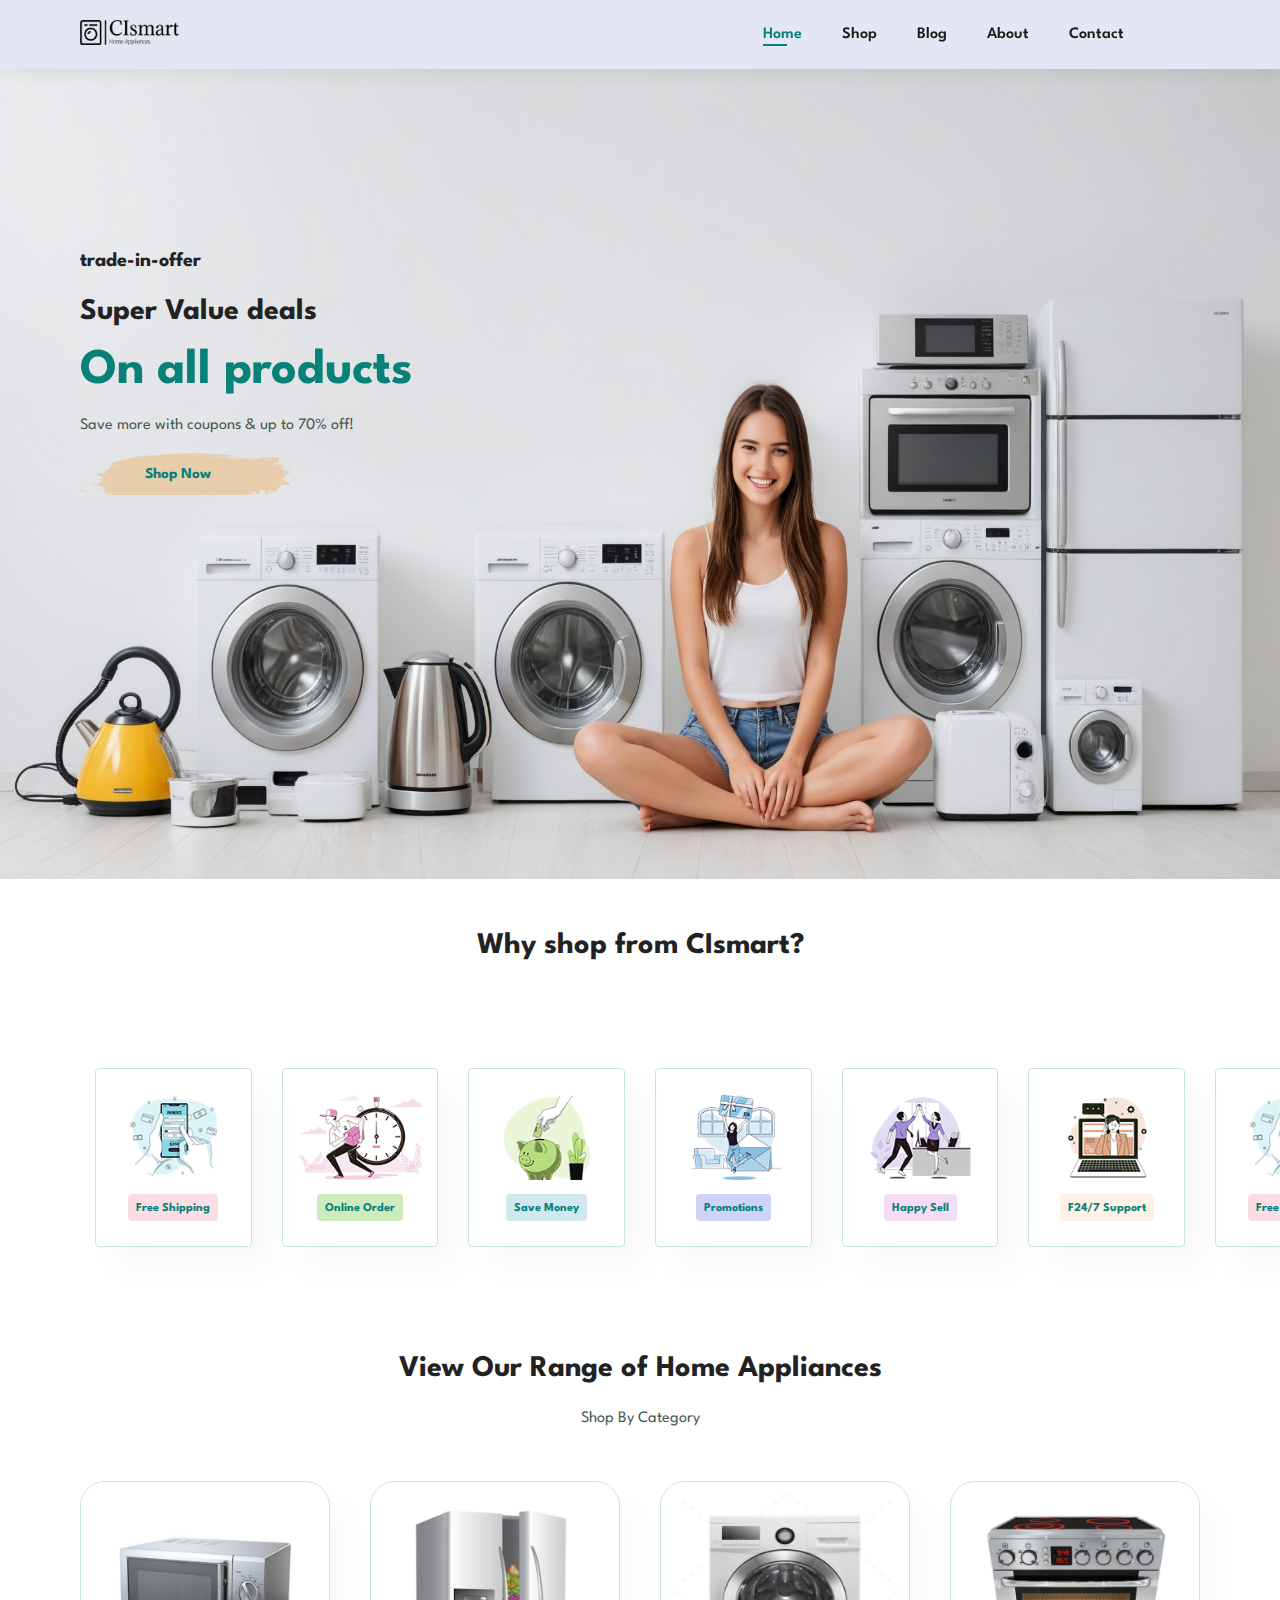
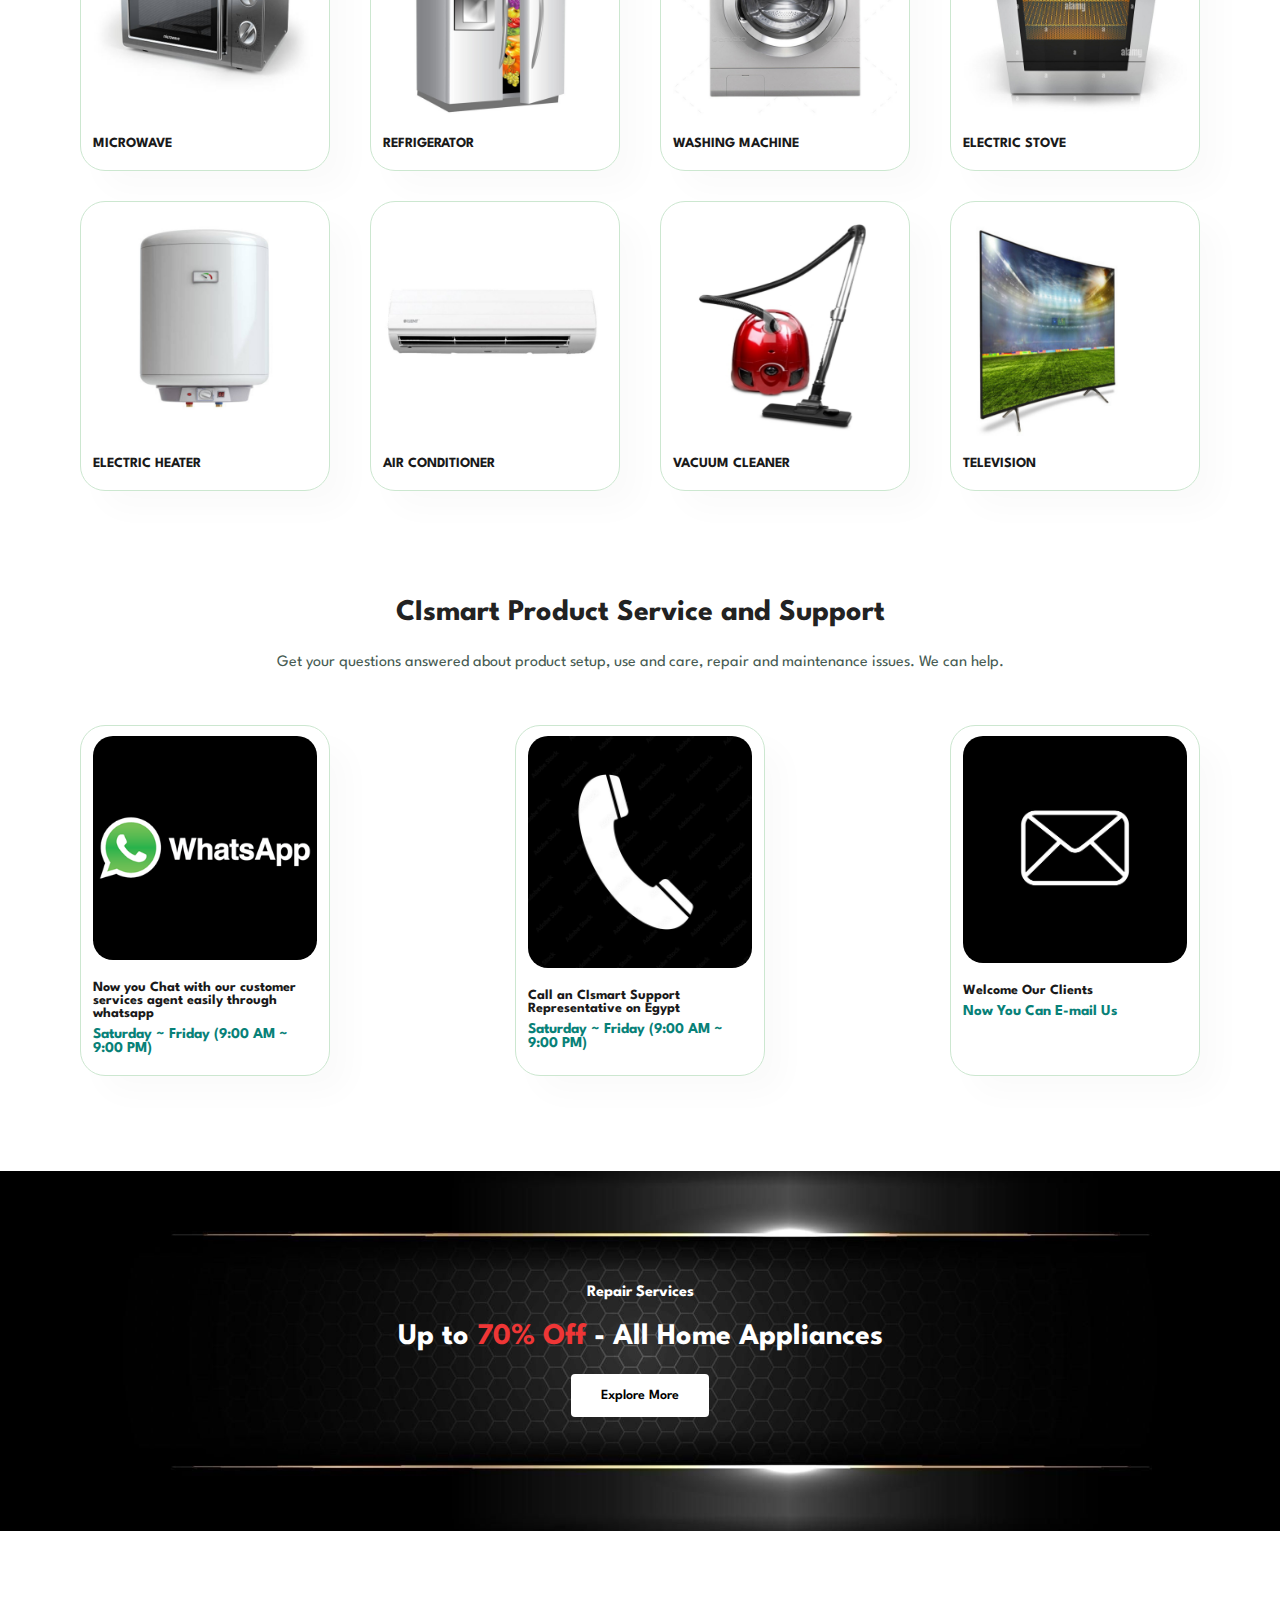
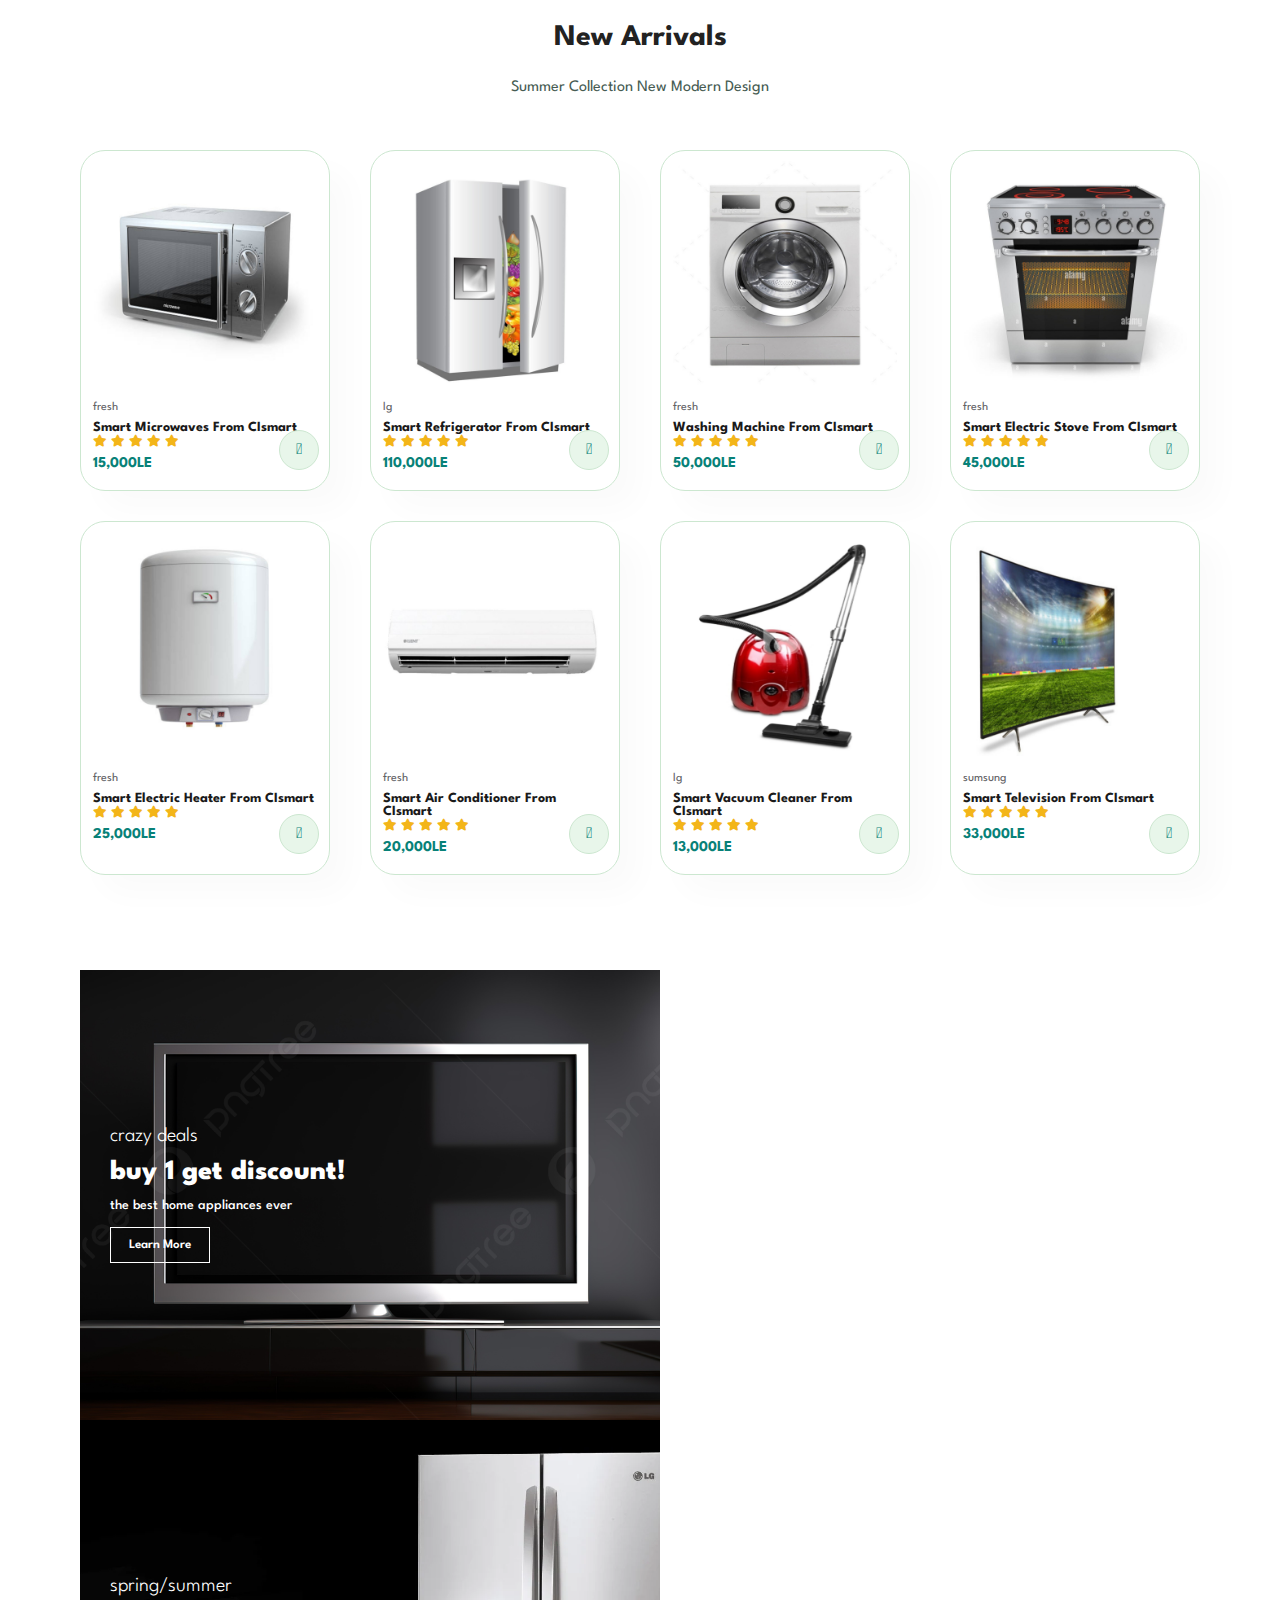
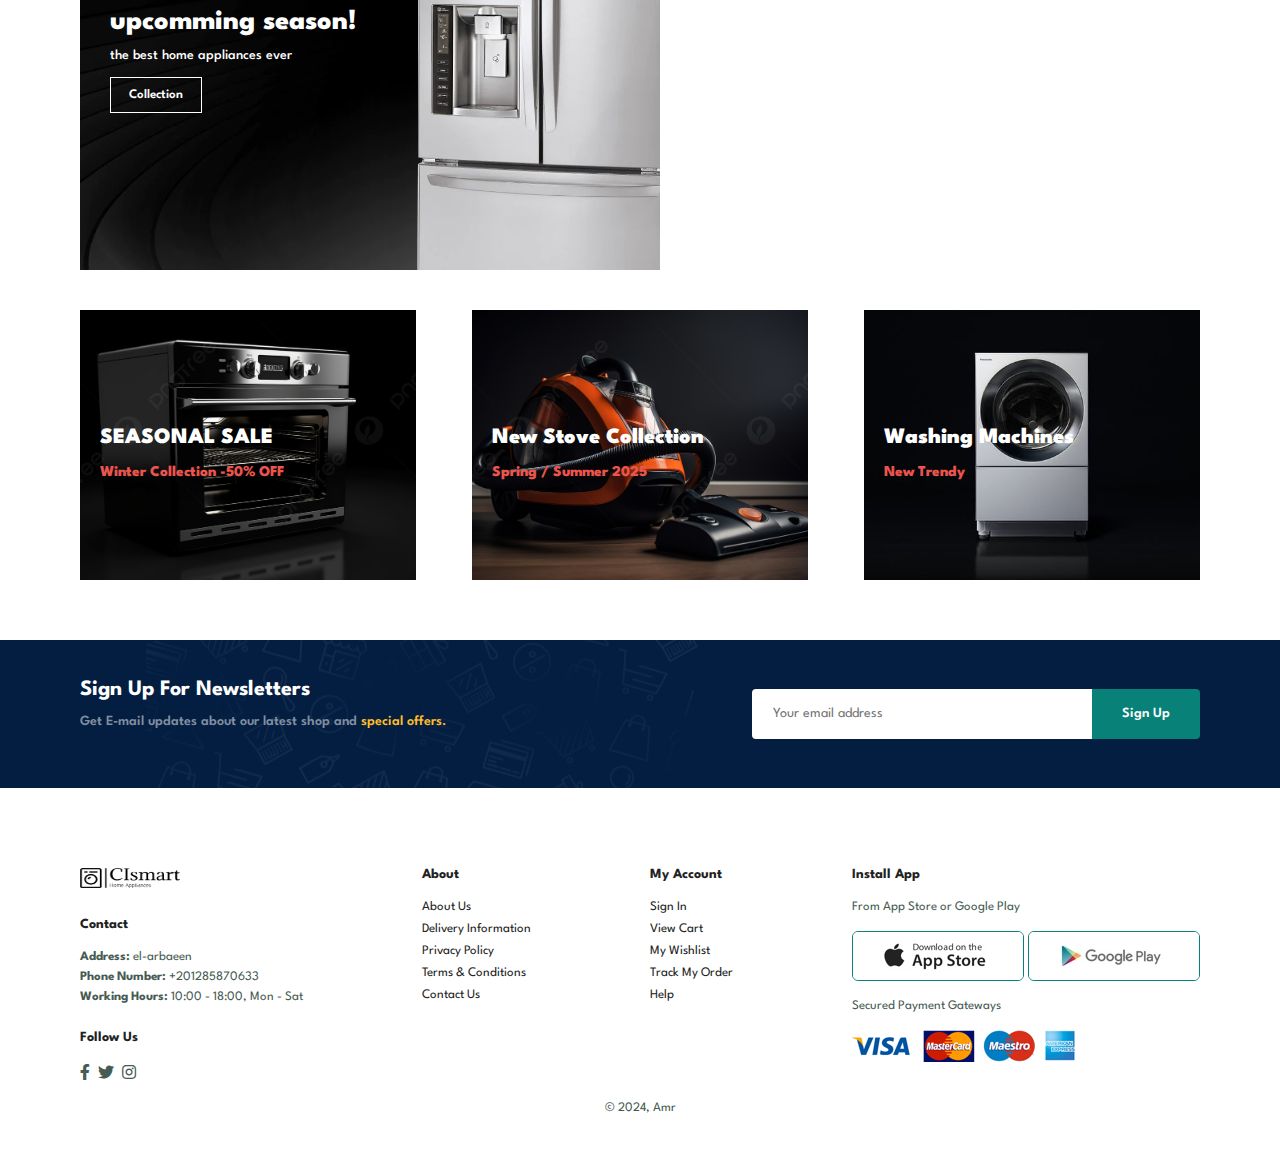
==== commit 6861a838: "Add files via upload" ====
--- a/index.html
+++ b/index.html
@@ -17,7 +17,7 @@
         <div>
             <ul id="navbar">
                 <li><a class="active" href="index.html">Home</a></li>
-                <li><a href="shop.html">Shop</a></li>
+                <li><a href="products.html">Shop</a></li>
                 <li><a href="blog.html">Blog</a></li>
                 <li><a href="about.html">About</a></li>
                 <li><a href="contact.html">Contact</a></li>
@@ -32,11 +32,15 @@
         <h2>Super Value deals</h2>
         <h1>On all products</h1>
         <p>Save more with coupons & up to 70% off!</p>
-        <button>Shop Now</button>
+        <button onclick="location.href='products.html'">Shop Now</button>
     </div>
     </section>
+    <section id="product1" class="section-p1">
+        <h2>Why shop from CIsmart?</h2>
+    </section>
 
     <section id="feature" class="section-p1">
+        
         <div class="slider">
             <div class="slider-track">
                 <!-- Original set of items -->
@@ -93,142 +97,98 @@
         </div>
     </section>
     
+
+
     <section id="product1" class="section-p1">
-
-        <h2>Featured Products</h2>
-        <p>Summer Collection New Modern Design</p>
+        
+        <h2>View Our Range of Home Appliances</h2>
+        <p>Shop By Category</p>
         <div class="pro-container">
             <div class="pro">
-                <img src="img/p12.jpg" alt="">
-                <div class="des">
-                    <span>fresh</span>
-                    <h5>Smart Microwaves From CIsmart</h5>
-                    <div class="star">
-                        <i class="fas fa-star"></i>
-                        <i class="fas fa-star"></i>
-                        <i class="fas fa-star"></i>
-                        <i class="fas fa-star"></i>
-                        <i class="fas fa-star"></i>
-                    </div>
-                    <h4>15,000LE</h4>
-                </div>
-                <a href="#"><i class="fal fa-shopping-cart cart"></i></a>
-            </div>
-            <div class="pro">
-                <img src="img/p5.jpg" alt="">
-                <div class="des">
-                    <span>lg</span>
-                    <h5>Smart Refrigerator From CIsmart</h5>
-                    <div class="star">
-                        <i class="fas fa-star"></i>
-                        <i class="fas fa-star"></i>
-                        <i class="fas fa-star"></i>
-                        <i class="fas fa-star"></i>
-                        <i class="fas fa-star"></i>
-                    </div>
-                    <h4>110,000LE</h4>
-                </div>
-                <a href="#"><i class="fal fa-shopping-cart cart"></i></a>
-            </div>
-            <div class="pro">
-                <img src="img/p6.jpg" alt="">
-                <div class="des">
-                    <span>fresh</span>
-                    <h5>Washing Machine From CIsmart</h5>
-                    <div class="star">
-                        <i class="fas fa-star"></i>
-                        <i class="fas fa-star"></i>
-                        <i class="fas fa-star"></i>
-                        <i class="fas fa-star"></i>
-                        <i class="fas fa-star"></i>
-                    </div>
-                    <h4>50,000LE</h4>
-                </div>
-                <a href="#"><i class="fal fa-shopping-cart cart"></i></a>
-            </div>
-            <div class="pro">
-                <img src="img/p7.jpg" alt="">
-                <div class="des">
-                    <span>fresh</span>
-                    <h5>Smart Electric Stove From CIsmart</h5>
-                    <div class="star">
-                        <i class="fas fa-star"></i>
-                        <i class="fas fa-star"></i>
-                        <i class="fas fa-star"></i>
-                        <i class="fas fa-star"></i>
-                        <i class="fas fa-star"></i>
-                    </div>
-                    <h4>45,000LE</h4>
-                </div>
-                <a href="#"><i class="fal fa-shopping-cart cart"></i></a>
-            </div>
-            <div class="pro">
-                <img src="img/p8.jpg" alt="">
-                <div class="des">
-                    <span>fresh</span>
-                    <h5>Smart Electric Heater From CIsmart</h5>
-                    <div class="star">
-                        <i class="fas fa-star"></i>
-                        <i class="fas fa-star"></i>
-                        <i class="fas fa-star"></i>
-                        <i class="fas fa-star"></i>
-                        <i class="fas fa-star"></i>
-                    </div>
-                    <h4>25,000LE</h4>
-                </div>
-                <a href="#"><i class="fal fa-shopping-cart cart"></i></a>
-            </div>
-            <div class="pro">
-                <img src="img/p9.jpg" alt="">
-                <div class="des">
-                    <span>fresh</span>
-                    <h5>Smart Air Conditioner From CIsmart</h5>
-                    <div class="star">
-                        <i class="fas fa-star"></i>
-                        <i class="fas fa-star"></i>
-                        <i class="fas fa-star"></i>
-                        <i class="fas fa-star"></i>
-                        <i class="fas fa-star"></i>
-                    </div>
-                    <h4>20,000LE</h4>
-                </div>
-                <a href="#"><i class="fal fa-shopping-cart cart"></i></a>
-            </div>
-            <div class="pro">
-                <img src="img/p10.jpg" alt="">
-                <div class="des">
-                    <span>lg</span>
-                    <h5>Smart Vacuum Cleaner From CIsmart</h5>
-                    <div class="star">
-                        <i class="fas fa-star"></i>
-                        <i class="fas fa-star"></i>
-                        <i class="fas fa-star"></i>
-                        <i class="fas fa-star"></i>
-                        <i class="fas fa-star"></i>
-                    </div>
-                    <h4>13,000LE</h4>
-                </div>
-                <a href="#"><i class="fal fa-shopping-cart cart"></i></a>
-            </div>
-            <div class="pro">
-                <img src="img/p11.jpg" alt="">
-                <div class="des">
-                    <span>sumsung</span>
-                    <h5>Smart Television From CIsmart</h5>
-                    <div class="star">
-                        <i class="fas fa-star"></i>
-                        <i class="fas fa-star"></i>
-                        <i class="fas fa-star"></i>
-                        <i class="fas fa-star"></i>
-                        <i class="fas fa-star"></i>
-                    </div>
-                    <h4>33,000LE</h4>
-                </div>
-                <a href="#"><i class="fal fa-shopping-cart cart"></i></a>
-            </div>
-        </div>
-
-
+                <img src="img/p12.jpg" alt="" onclick="location.href='products.html?category=microwave'">
+                <div class="des">
+                    <h5>MICROWAVE</h5>
+                </div>
+            </div>
+            
+            <div class="pro">
+                <img src="img/p5.jpg" alt="" onclick="location.href='products.html?category=refrigerator'">
+                <div class="des">
+                    <h5>REFRIGERATOR</h5>
+                </div>
+            </div>
+            <div class="pro">
+                <img src="img/p6.jpg" alt="" onclick="location.href='products.html?category=washing-machine'">
+                <div class="des">
+                    <h5>WASHING MACHINE</h5>
+                </div>
+            </div>
+            <div class="pro">
+                <img src="img/p7.jpg" alt="" onclick="location.href='products.html?category=stove'">
+                <div class="des">
+                    <h5>ELECTRIC STOVE</h5>
+                </div>
+            </div>
+            <div class="pro">
+                <img src="img/p8.jpg" alt="" onclick="location.href='products.html?category=heater'">
+                <div class="des">
+                    <h5>ELECTRIC HEATER</h5>
+                </div>
+            </div>
+            <div class="pro">
+                <img src="img/p9.jpg" alt="" onclick="location.href='products.html?category=air-conditioner'">
+                <div class="des">
+                    <h5>AIR CONDITIONER</h5>
+                </div>
+            </div>
+            <div class="pro">
+                <img src="img/p10.jpg" alt="" onclick="location.href='products.html?category=vacuum-cleaner'">
+                <div class="des">
+                    <h5>VACUUM CLEANER</h5>
+                </div>
+            </div>
+            <div class="pro">
+                <img src="img/p11.jpg" alt="" onclick="location.href='products.html?category=television'">
+                <div class="des">
+                    <h5>TELEVISION</h5>
+                </div>
+            </div>
+        </div>
+
+
+    </section>
+
+    <section id="product1" class="section-p1">
+
+        <h2>CIsmart Product Service and Support</h2>
+        <p>Get your questions answered about product setup, use and care,
+            repair and maintenance issues. We can help.</p>
+        <div class="pro-container">
+            <div class="pro">
+                <img src="img/whats.png" alt="WhatsApp" class="contact-icon" id="whatsappIcon">
+                <div class="des">
+                    <h5>Now you Chat with our customer services agent easily through whatsapp</h5>
+                    
+                    <h4>Saturday ~ Friday (9:00 AM ~ 9:00 PM)</h4>
+                </div>
+            </div>
+            <div class="pro">
+                <img src="img/tele.jpg" alt="Telephone" class="contact-icon" id="telephoneIcon">
+                <div class="des">
+                    <h5>Call an CIsmart Support Representative on Egypt</h5>
+                    
+                    <h4>Saturday ~ Friday (9:00 AM ~ 9:00 PM)</h4>
+                </div>
+            </div>
+            <div class="pro">
+                <img src="img/email.jpg" alt="Email" class="contact-icon" id="emailIcon">
+                <div class="des">
+                    <h5>Welcome Our Clients</h5>
+                    
+                    <h4>Now You Can E-mail Us</h4>
+                </div>
+            </div>
+        </div>
     </section>
 
     <section id="banner" class="section-m1">
@@ -466,6 +426,8 @@
         </div>
     </footer>
     
+    
+
 <script src="script.js"></script>
 </body>
 </html>
--- a/style.css
+++ b/style.css
@@ -11,7 +11,8 @@
 color: #222;
 }
 h2{
-font-size: 46px;
+font-size: 30px;
+/* font-size: 46px; */
 line-height: 54px;
 color: #222;
 }
@@ -237,7 +238,8 @@
 }
 
 #product1 .pro{
-    width: 23%;
+    width: 13%;
+    /* width: 23%; */
     min-width: 250px;
     padding: 10px 12px;
     border: 1px solid #cce7d0;
@@ -530,3 +532,100 @@
 }
 
 
+
+
+
+
+
+/*  */
+
+#filterMenu {
+    display: flex;
+    justify-content: center;
+    flex-wrap: wrap;
+    gap: 10px;
+    margin: 20px 0;
+}
+
+#filterMenu button {
+    background-color: #000; /* Blue background */
+    border: none;
+    color: white;
+    padding: 12px 20px;
+    font-size: 14px;
+    margin: 5px;
+    cursor: pointer;
+    border-radius: 25px; 
+    box-shadow: 0 4px 6px rgba(0, 0, 0, 0.1);
+    transition: all 0.3s ease;
+}
+
+#filterMenu button:hover {
+    background-color: #088178; /* Darker blue */
+    box-shadow: 0 6px 8px rgba(0, 0, 0, 0.15);
+    transform: translateY(-2px);
+}
+
+#filterMenu button:active {
+    background-color: #088178; /* Even darker blue */
+    box-shadow: 0 3px 5px rgba(0, 0, 0, 0.2);
+    transform: translateY(0);
+}
+
+#filterMenu button:focus {
+    outline: none;
+    box-shadow: 0 0 0 3px rgba(0, 123, 255, 0.5);
+}
+
+
+
+
+/*  */
+
+
+
+#product1 .proo{
+    width: 13%;
+    /* width: 23%; */
+    min-width: 250px;
+    padding: 10px 12px;
+    border: 1px solid #cce7d0;
+    border-radius: 25px;
+    cursor: pointer;
+    box-shadow: 20px 20px 30px rgba(0,0,0,0.02);
+    margin: 15px 0;
+    transition: 0.2s ease;
+    position: relative;
+}
+#product1 .proo:hover{
+    box-shadow: 20px 20px 30px rgba(0,0,0,0.06);
+
+}
+
+#product1 .proo img{
+    width: 100%;
+    border-radius: 20px;
+}
+
+#product1 .proo .des{
+    text-align: start;
+    padding: 10px 0;
+
+}
+
+#product1 .proo .des h5{
+    padding-top: 7px;
+    color: #1a1a1a;
+    font-size: 14px;
+}
+#product1 .proo .des h4{
+    padding-top: 7px;
+    font-size: 15px;
+    font-weight: 700;
+    color: #088178;
+}
+
+
+
+
+
